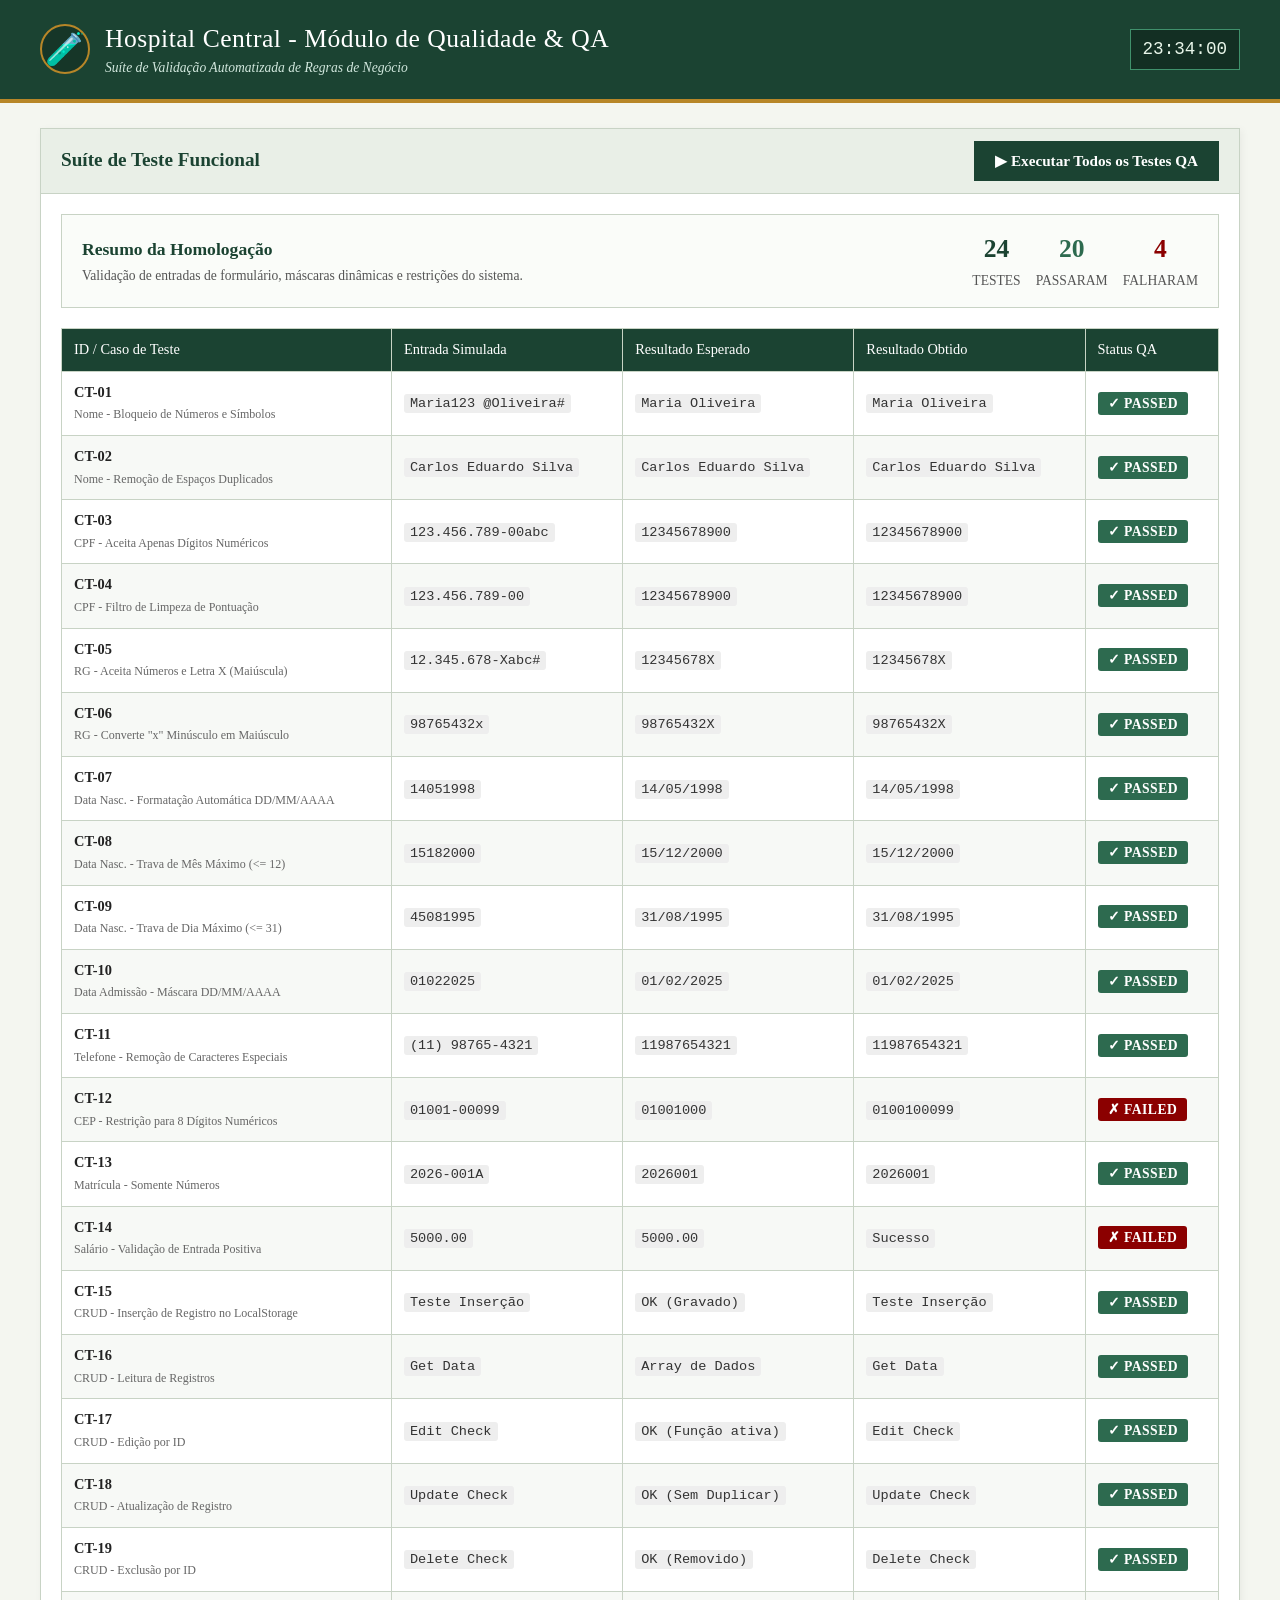
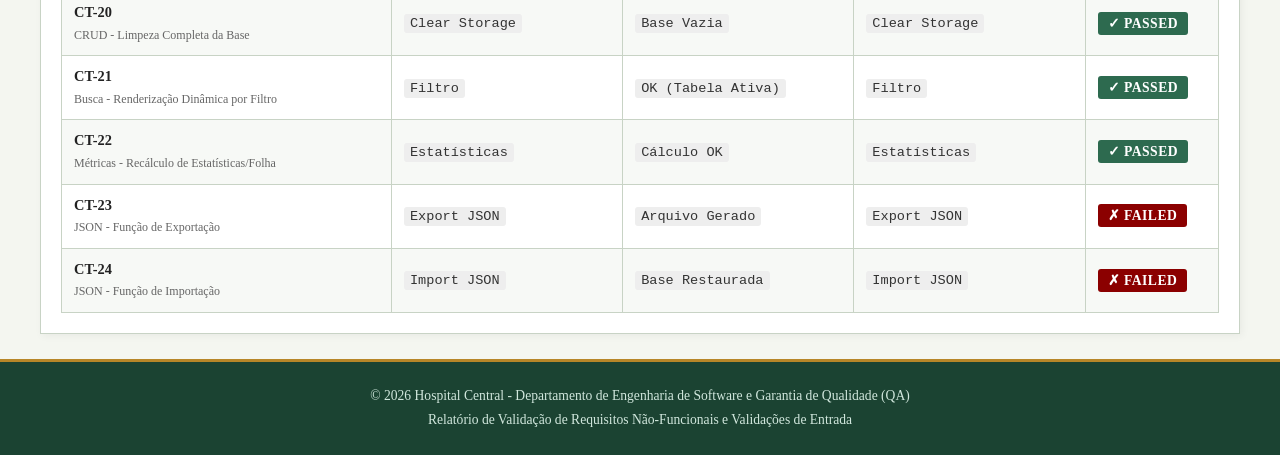
==== dashboard.html @ 6668e765 "Add files via upload" ====
<!DOCTYPE html>
<html lang="pt-BR">
<head>
    <meta charset="UTF-8">
    <meta name="viewport" content="width=device-width, initial-scale=1.0">
    <title>Hospital Central - Painel de Testes QA (Quality Assurance)</title>
    <link rel="stylesheet" href="style.css">
    <style>
        /* ESTILOS ESPECÍFICOS DO PAINEL DE QA */
        .qa-status-card {
            display: flex;
            justify-content: space-between;
            align-items: center;
            padding: 15px 20px;
            background: #fafcf9;
            border: 1px solid var(--borda-cor);
            margin-bottom: 20px;
        }

        .badge-qa {
            padding: 4px 10px;
            border-radius: 3px;
            font-weight: bold;
            font-size: 0.85rem;
            letter-spacing: 0.5px;
        }

        .badge-pass {
            background-color: #2d6a4f;
            color: #ffffff;
        }

        .badge-fail {
            background-color: #8b0000;
            color: #ffffff;
        }

        .tabela-qa td {
            vertical-align: middle;
        }

        .log-code {
            font-family: monospace;
            background-color: #eee;
            padding: 2px 6px;
            border-radius: 3px;
            font-size: 0.85rem;
            color: #333;
        }
    </style>
</head>
<body>

    <!-- HEADER SEMÂNTICO -->
    <header class="header-principal">
        <div class="container header-content">
            <div class="logo-area">
                <div class="brasao">🧪</div>
                <div>
                    <h1>Hospital Central - Módulo de Qualidade & QA</h1>
                    <p class="subtitulo">Suíte de Validação Automatizada de Regras de Negócio</p>
                </div>
            </div>
            <div class="relogio-sistema" id="relogio">--:--:--</div>
        </div>
    </header>

    <!-- BANNER & CONTROLES DE EXECUÇÃO DE TESTE -->
    <div class="container" style="margin-top: 25px;">
        <div class="painel">
            <div class="painel-header" style="display: flex; justify-content: space-between; align-items: center;">
                <h2>Suíte de Teste Funcional</h2>
                <button class="btn btn-primary" onclick="executarBateriaDeTestes()">▶ Executar Todos os Testes QA</button>
            </div>
            <div class="painel-body">
                <div class="qa-status-card">
                    <div>
                        <strong style="color: var(--verde-escuro); font-size: 1.1rem;">Resumo da Homologação</strong>
                        <p style="font-size: 0.85rem; color: #555; margin-top: 4px;">Validação de entradas de formulário, máscaras dinâmicas e restrições do sistema.</p>
                    </div>
                    <div style="display: flex; gap: 15px; text-align: center;">
                        <div>
                            <span class="stat-numero" id="qaTotal">0</span>
                            <span class="stat-rotulo">Testes</span>
                        </div>
                        <div>
                            <span class="stat-numero" style="color: #2d6a4f;" id="qaPassados">0</span>
                            <span class="stat-rotulo">Passaram</span>
                        </div>
                        <div>
                            <span class="stat-numero" style="color: #8b0000;" id="qaFalhados">0</span>
                            <span class="stat-rotulo">Falharam</span>
                        </div>
                    </div>
                </div>

                <!-- ELEMENTOS OCULTOS PARA TESTE DOM -->
                <div style="display: none;">
                    <input type="text" id="nomeCompleto">
                    <input type="text" id="cpf">
                    <input type="text" id="rg">
                    <input type="text" id="dataNascimento">
                    <input type="text" id="dataAdmissao">
                    <input type="text" id="telefone">
                    <input type="text" id="cep">
                    <input type="text" id="matricula">
                    <input type="text" id="carteirinha">
                </div>

                <!-- TABELA DE RESULTADOS DO TESTE -->
                <div class="tabela-wrapper">
                    <table class="tabela-classica tabela-qa">
                        <thead>
                            <tr>
                                <th>ID / Caso de Teste</th>
                                <th>Entrada Simulada</th>
                                <th>Resultado Esperado</th>
                                <th>Resultado Obtido</th>
                                <th>Status QA</th>
                            </tr>
                        </thead>
                        <tbody id="tabelaResultadosQA">
                            <!-- Preenchido via Javascript -->
                        </tbody>
                    </table>
                </div>
            </div>
        </div>
    </div>

    <!-- FOOTER SEMÂNTICO -->
    <footer class="footer-principal">
        <div class="container footer-content">
            <p>&copy; 2026 Hospital Central - Departamento de Engenharia de Software e Garantia de Qualidade (QA)</p>
            <p>Relatório de Validação de Requisitos Não-Funcionais e Validações de Entrada</p>
        </div>
    </footer>

    <!-- CARREGA O SCRIPT DO SISTEMA E O MOTOR DE TESTES QA -->
    <script src="script.js"></script>
    <script src="scriptqa.js"></script>
</body>
</html>
---- style.css ----
/* RESET E VARIÁVEIS DE CORES (SEM QUALQUER TOM DE AZUL) */
:root {
    --verde-escuro: #1b4332;
    --verde-medio: #2d6a4f;
    --verde-folha: #40916c;
    --creme-bg: #f4f6f0;
    --papel-bg: #ffffff;
    --texto-principal: #222222;
    --borda-cor: #c8d3c5;
    --dourado: #b78628;
    --vermelho-alerta: #8b0000;
}

* {
    box-sizing: border-box;
    margin: 0;
    padding: 0;
}

body {
    font-family: "Georgia", "Times New Roman", serif;
    background-color: var(--creme-bg);
    color: var(--texto-principal);
    line-height: 1.5;
}

/* LAYOUT CONTAINER */
.container {
    width: 96%;
    max-width: 1200px;
    margin: 0 auto;
}

/* HEADER CLÁSSICO */
.header-principal {
    background-color: var(--verde-escuro);
    color: #ffffff;
    border-bottom: 4px solid var(--dourado);
    padding: 20px 0;
}

.header-content {
    display: flex;
    justify-content: space-between;
    align-items: center;
}

.logo-area {
    display: flex;
    align-items: center;
    gap: 15px;
}

.brasao {
    font-size: 2rem;
    color: var(--dourado);
    border: 2px solid var(--dourado);
    width: 50px;
    height: 50px;
    display: flex;
    align-items: center;
    justify-content: center;
    border-radius: 50%;
    background-color: rgba(0,0,0,0.2);
}

.header-principal h1 {
    font-size: 1.6rem;
    font-weight: normal;
    letter-spacing: 0.5px;
}

.subtitulo {
    font-size: 0.85rem;
    color: #d1e7dd;
    font-style: italic;
}

.relogio-sistema {
    font-family: monospace;
    font-size: 1.1rem;
    background-color: rgba(0,0,0,0.3);
    padding: 6px 12px;
    border: 1px solid var(--verde-folha);
    color: #e8f5e9;
}

/* MAIN CONTENT */
.main-content {
    padding: 30px 0;
}

/* PAINÉIS / ESTRUTURA */
.painel {
    background-color: var(--papel-bg);
    border: 1px solid var(--borda-cor);
    box-shadow: 2px 2px 8px rgba(0,0,0,0.05);
    margin-bottom: 25px;
}

.painel-header {
    background-color: #e9efe7;
    border-bottom: 1px solid var(--borda-cor);
    padding: 12px 20px;
}

.painel-header h2 {
    font-size: 1.2rem;
    color: var(--verde-escuro);
    font-weight: bold;
}

.painel-body {
    padding: 20px;
}

/* FIELDSETS E FORMULÁRIO */
fieldset {
    border: 1px solid var(--borda-cor);
    padding: 15px 20px;
    margin-bottom: 20px;
    background-color: #fafcf9;
}

legend {
    font-weight: bold;
    color: var(--verde-escuro);
    padding: 0 8px;
    font-size: 0.95rem;
}

.grid {
    display: grid;
    gap: 15px;
}

.grid-3 { grid-template-columns: repeat(3, 1fr); }
.span-2 { grid-column: span 2; }

@media (max-width: 768px) {
    .grid-3 { grid-template-columns: 1fr; }
    .span-2 { grid-column: span 1; }
    .header-content { flex-direction: column; text-align: center; gap: 15px; }
}

.campo {
    display: flex;
    flex-direction: column;
}

.campo label {
    font-size: 0.85rem;
    font-weight: bold;
    margin-bottom: 5px;
    color: #333;
}

.campo input, .campo select {
    padding: 8px 10px;
    border: 1px solid #a3b899;
    font-family: inherit;
    font-size: 0.95rem;
    background-color: #fff;
    outline: none;
}

.campo input:focus, .campo select:focus {
    border-color: var(--verde-escuro);
    box-shadow: 0 0 4px rgba(27, 67, 50, 0.3);
}

.checkbox-group {
    display: grid;
    grid-template-columns: repeat(auto-fit, minmax(200px, 1fr));
    gap: 10px;
    margin-top: 5px;
}

.checkbox-group label {
    font-size: 0.9rem;
    cursor: pointer;
    display: flex;
    align-items: center;
    gap: 6px;
}

/* BOTÕES CLÁSSICOS */
.form-actions {
    display: flex;
    gap: 15px;
    justify-content: flex-end;
    margin-top: 10px;
}

.btn {
    padding: 10px 20px;
    font-family: inherit;
    font-size: 0.95rem;
    cursor: pointer;
    border: 1px solid transparent;
    font-weight: bold;
    transition: all 0.2s;
}

.btn-primary {
    background-color: var(--verde-escuro);
    color: white;
    border-color: var(--verde-escuro);
}

.btn-primary:hover {
    background-color: var(--verde-medio);
}

.btn-secondary {
    background-color: #e0e0e0;
    color: #333;
    border-color: #ccc;
}

.btn-secondary:hover {
    background-color: #d0d0d0;
}

.btn-danger {
    background-color: var(--vermelho-alerta);
    color: white;
}

.btn-danger:hover {
    background-color: #660000;
}

.btn-sm {
    padding: 4px 8px;
    font-size: 0.8rem;
    margin-right: 4px;
}

/* ESTATÍSTICAS & JSON TOOLS */
.stats-bar {
    display: flex;
    justify-content: space-around;
    background-color: #edf2eb;
    padding: 15px;
    border: 1px solid var(--borda-cor);
    margin-bottom: 20px;
}

.stat-box {
    text-align: center;
}

.stat-numero {
    display: block;
    font-size: 1.6rem;
    font-weight: bold;
    color: var(--verde-escuro);
}

.stat-rotulo {
    font-size: 0.85rem;
    color: #555;
    text-transform: uppercase;
}

.json-tools {
    display: flex;
    justify-content: space-between;
    align-items: center;
    background-color: #fcfbf7;
    padding: 12px 15px;
    border: 1px dashed var(--dourado);
}

.json-buttons {
    display: flex;
    gap: 10px;
}

/* TABELA CLÁSSICA */
.tabela-filtros {
    display: flex;
    justify-content: space-between;
    margin-bottom: 15px;
    gap: 15px;
}

.tabela-filtros input {
    flex: 1;
    padding: 8px 12px;
    border: 1px solid var(--borda-cor);
    font-family: inherit;
}

.tabela-wrapper {
    overflow-x: auto;
}

.tabela-classica {
    width: 100%;
    border-collapse: collapse;
    text-align: left;
    font-size: 0.9rem;
}

.tabela-classica th, .tabela-classica td {
    padding: 10px 12px;
    border: 1px solid var(--borda-cor);
}

.tabela-classica th {
    background-color: var(--verde-escuro);
    color: white;
    font-weight: normal;
}

.tabela-classica tbody tr:nth-child(even) {
    background-color: #f7f9f6;
}

.tabela-classica tbody tr:hover {
    background-color: #eaf0e8;
}

/* FOOTER CLÁSSICO */
.footer-principal {
    background-color: var(--verde-escuro);
    color: #d1e7dd;
    text-align: center;
    padding: 20px 0;
    border-top: 3px solid var(--dourado);
    font-size: 0.85rem;
}

.footer-content p {
    margin: 4px 0;
}
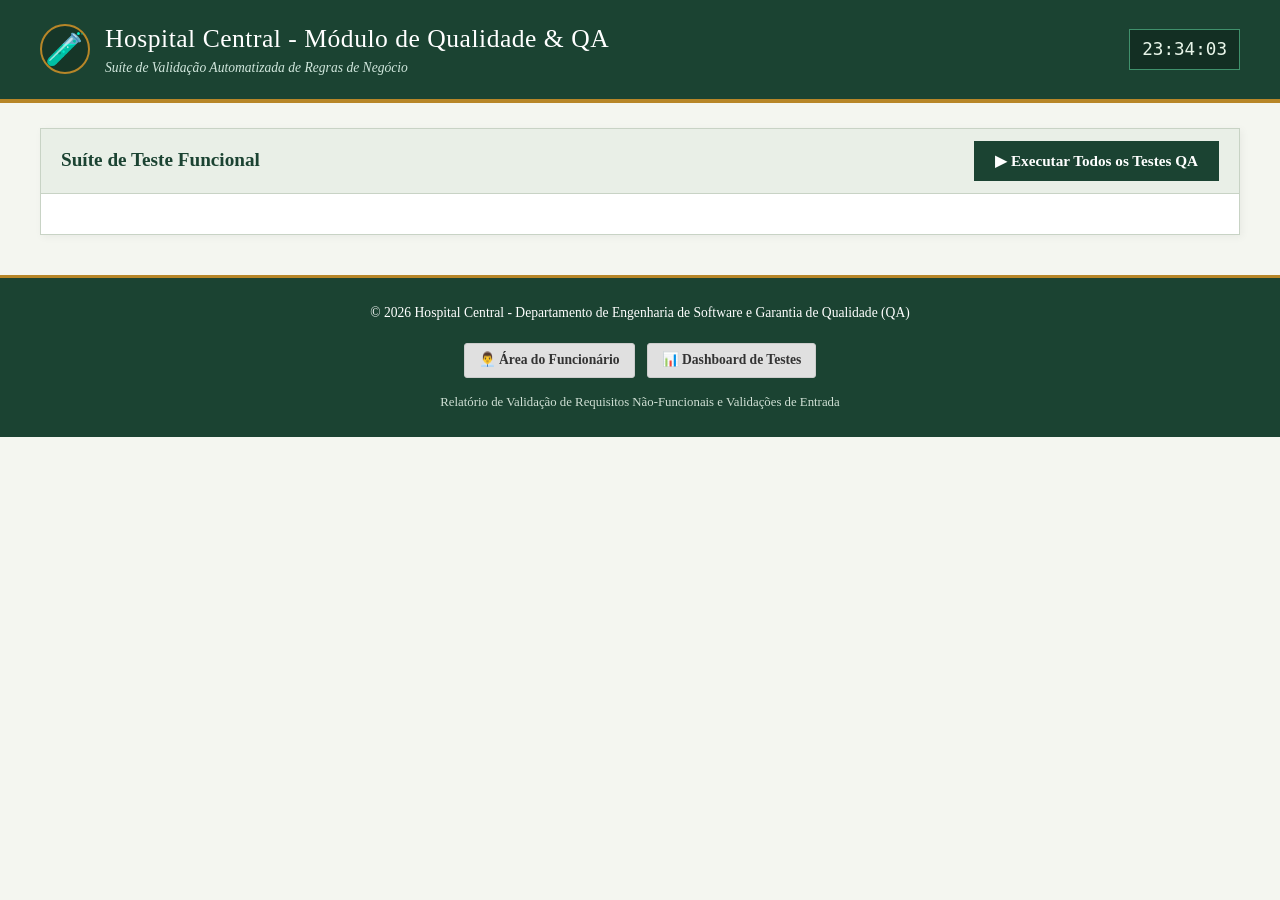
==== commit 08685dfb: "Add files via upload" ====
--- a/dashboard.html
+++ b/dashboard.html
@@ -73,25 +73,50 @@
                 <button class="btn btn-primary" onclick="executarBateriaDeTestes()">▶ Executar Todos os Testes QA</button>
             </div>
             <div class="painel-body">
-                <div class="qa-status-card">
-                    <div>
-                        <strong style="color: var(--verde-escuro); font-size: 1.1rem;">Resumo da Homologação</strong>
-                        <p style="font-size: 0.85rem; color: #555; margin-top: 4px;">Validação de entradas de formulário, máscaras dinâmicas e restrições do sistema.</p>
-                    </div>
-                    <div style="display: flex; gap: 15px; text-align: center;">
+                
+                <!-- ÁREA DE TESTES (ESCONDIDA POR PADRÃO VIA DISPLAY: NONE) -->
+                <div id="conteudoQA" style="display: none;">
+                    
+                    <!-- RESUMO DA HOMOLOGAÇÃO -->
+                    <div class="qa-status-card">
                         <div>
-                            <span class="stat-numero" id="qaTotal">0</span>
-                            <span class="stat-rotulo">Testes</span>
+                            <strong style="color: var(--verde-escuro); font-size: 1.1rem;">Resumo da Homologação</strong>
+                            <p style="font-size: 0.85rem; color: #555; margin-top: 4px;">Validação de entradas de formulário, máscaras dinâmicas e restrições do sistema.</p>
                         </div>
-                        <div>
-                            <span class="stat-numero" style="color: #2d6a4f;" id="qaPassados">0</span>
-                            <span class="stat-rotulo">Passaram</span>
-                        </div>
-                        <div>
-                            <span class="stat-numero" style="color: #8b0000;" id="qaFalhados">0</span>
-                            <span class="stat-rotulo">Falharam</span>
+                        <div style="display: flex; gap: 15px; text-align: center;">
+                            <div>
+                                <span class="stat-numero" id="qaTotal">0</span>
+                                <span class="stat-rotulo">Testes</span>
+                            </div>
+                            <div>
+                                <span class="stat-numero" style="color: #2d6a4f;" id="qaPassados">0</span>
+                                <span class="stat-rotulo">Passaram</span>
+                            </div>
+                            <div>
+                                <span class="stat-numero" style="color: #8b0000;" id="qaFalhados">0</span>
+                                <span class="stat-rotulo">Falharam</span>
+                            </div>
                         </div>
                     </div>
+
+                    <!-- TABELA DE RESULTADOS DO TESTE -->
+                    <div class="tabela-wrapper">
+                        <table class="tabela-classica tabela-qa">
+                            <thead>
+                                <tr>
+                                    <th>ID / Caso de Teste</th>
+                                    <th>Entrada Simulada</th>
+                                    <th>Resultado Esperado</th>
+                                    <th>Resultado Obtido</th>
+                                    <th>Status QA</th>
+                                </tr>
+                            </thead>
+                            <tbody id="tabelaResultadosQA">
+                                <!-- Preenchido via Javascript -->
+                            </tbody>
+                        </table>
+                    </div>
+
                 </div>
 
                 <!-- ELEMENTOS OCULTOS PARA TESTE DOM -->
@@ -102,37 +127,32 @@
                     <input type="text" id="dataNascimento">
                     <input type="text" id="dataAdmissao">
                     <input type="text" id="telefone">
-                    <input type="text" id="cep">
+                    <input type="text" id="cep" maxlength="8">
                     <input type="text" id="matricula">
                     <input type="text" id="carteirinha">
-                </div>
-
-                <!-- TABELA DE RESULTADOS DO TESTE -->
-                <div class="tabela-wrapper">
-                    <table class="tabela-classica tabela-qa">
-                        <thead>
-                            <tr>
-                                <th>ID / Caso de Teste</th>
-                                <th>Entrada Simulada</th>
-                                <th>Resultado Esperado</th>
-                                <th>Resultado Obtido</th>
-                                <th>Status QA</th>
-                            </tr>
-                        </thead>
-                        <tbody id="tabelaResultadosQA">
-                            <!-- Preenchido via Javascript -->
-                        </tbody>
-                    </table>
+                    <input type="number" id="salario" step="0.01" min="0">
                 </div>
             </div>
         </div>
     </div>
 
-    <!-- FOOTER SEMÂNTICO -->
-    <footer class="footer-principal">
-        <div class="container footer-content">
-            <p>&copy; 2026 Hospital Central - Departamento de Engenharia de Software e Garantia de Qualidade (QA)</p>
-            <p>Relatório de Validação de Requisitos Não-Funcionais e Validações de Entrada</p>
+    <!-- FOOTER SEMÂNTICO COM OS BOTÕES PADRONIZADOS -->
+    <footer class="footer-principal" style="padding: 25px 0; background-color: var(--verde-escuro); color: #ffffff; margin-top: 40px;">
+        <div class="container footer-content" style="display: flex; flex-direction: column; align-items: center; gap: 15px; text-align: center;">
+            
+            <p style="margin: 0;">&copy; 2026 Hospital Central - Departamento de Engenharia de Software e Garantia de Qualidade (QA)</p>
+            
+            <!-- APENAS OS DOIS BOTÕES DE SISTEMA -->
+            <div style="display: flex; gap: 12px; flex-wrap: wrap; justify-content: center; margin-top: 5px;">
+                <a href="funcionario.html" class="btn btn-secondary" style="font-size: 0.85rem; padding: 6px 14px; text-decoration: none; border-radius: 3px; display: inline-flex; align-items: center; gap: 5px;">
+                    👨‍💼 Área do Funcionário
+                </a>
+                <a href="dashboard.html" class="btn btn-secondary" style="font-size: 0.85rem; padding: 6px 14px; text-decoration: none; border-radius: 3px; display: inline-flex; align-items: center; gap: 5px;">
+                    📊 Dashboard de Testes
+                </a>
+            </div>
+
+            <p style="font-size: 0.8rem; color: #d0e0d5; margin: 0;">Relatório de Validação de Requisitos Não-Funcionais e Validações de Entrada</p>
         </div>
     </footer>
 
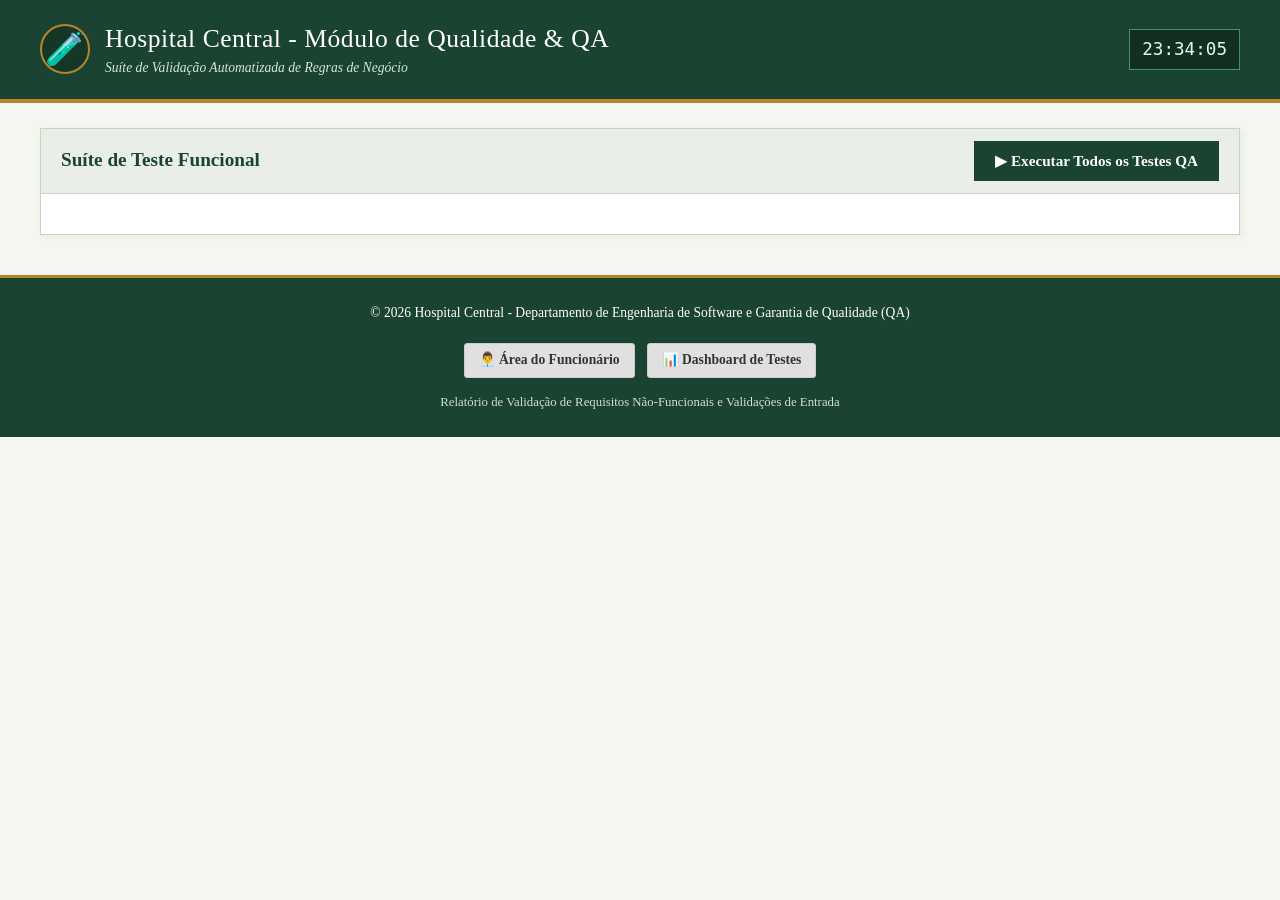
==== commit 40452dcf: "Add files via upload" ====
--- a/dashboard.html
+++ b/dashboard.html
@@ -46,6 +46,26 @@
             border-radius: 3px;
             font-size: 0.85rem;
             color: #333;
+        }
+
+        .tag-tipo {
+            font-weight: bold;
+            font-size: 0.8rem;
+            padding: 2px 6px;
+            border-radius: 3px;
+            display: inline-block;
+        }
+
+        .tag-requisito {
+            color: #2d6a4f;
+            background-color: #e8f5e9;
+            border: 1px solid #c8e6c9;
+        }
+
+        .tag-bloqueio {
+            color: #b71c1c;
+            background-color: #ffebee;
+            border: 1px solid #ffcdd2;
         }
     </style>
 </head>
@@ -105,6 +125,7 @@
                             <thead>
                                 <tr>
                                     <th>ID / Caso de Teste</th>
+                                    <th>Categoria</th>
                                     <th>Entrada Simulada</th>
                                     <th>Resultado Esperado</th>
                                     <th>Resultado Obtido</th>
@@ -130,7 +151,7 @@
                     <input type="text" id="cep" maxlength="8">
                     <input type="text" id="matricula">
                     <input type="text" id="carteirinha">
-                    <input type="number" id="salario" step="0.01" min="0">
+                    <input type="number" id="salario">
                 </div>
             </div>
         </div>
@@ -142,7 +163,6 @@
             
             <p style="margin: 0;">&copy; 2026 Hospital Central - Departamento de Engenharia de Software e Garantia de Qualidade (QA)</p>
             
-            <!-- APENAS OS DOIS BOTÕES DE SISTEMA -->
             <div style="display: flex; gap: 12px; flex-wrap: wrap; justify-content: center; margin-top: 5px;">
                 <a href="funcionario.html" class="btn btn-secondary" style="font-size: 0.85rem; padding: 6px 14px; text-decoration: none; border-radius: 3px; display: inline-flex; align-items: center; gap: 5px;">
                     👨‍💼 Área do Funcionário
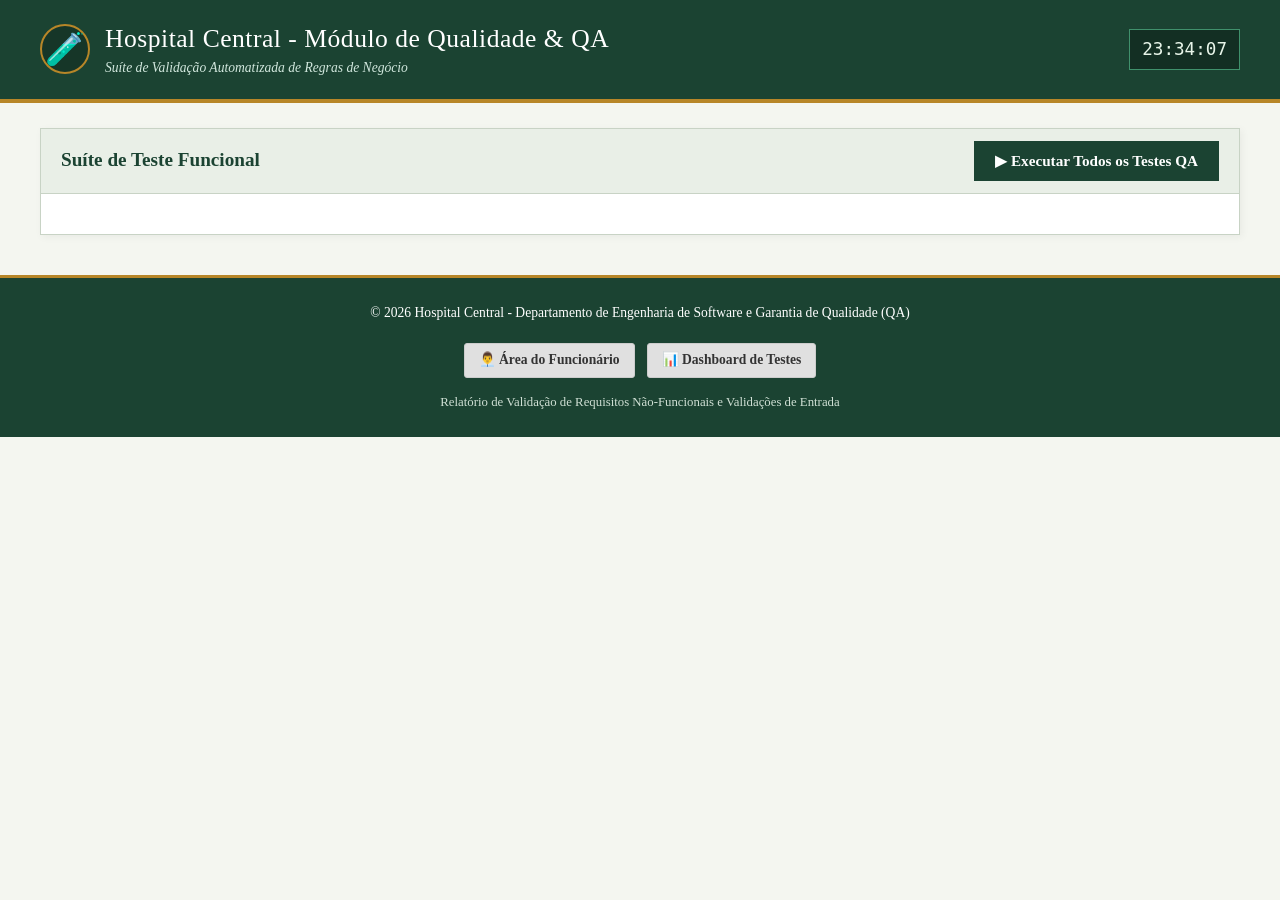
==== commit 9429e4fe: "Update dashboard.html" ====
--- a/dashboard.html
+++ b/dashboard.html
@@ -3,6 +3,7 @@
 <head>
     <meta charset="UTF-8">
     <meta name="viewport" content="width=device-width, initial-scale=1.0">
+    <meta name="author" content="Gabriel Jacinto e Guilherme Otávio">
     <title>Hospital Central - Painel de Testes QA (Quality Assurance)</title>
     <link rel="stylesheet" href="style.css">
     <style>
@@ -180,4 +181,4 @@
     <script src="script.js"></script>
     <script src="scriptqa.js"></script>
 </body>
-</html>+</html>
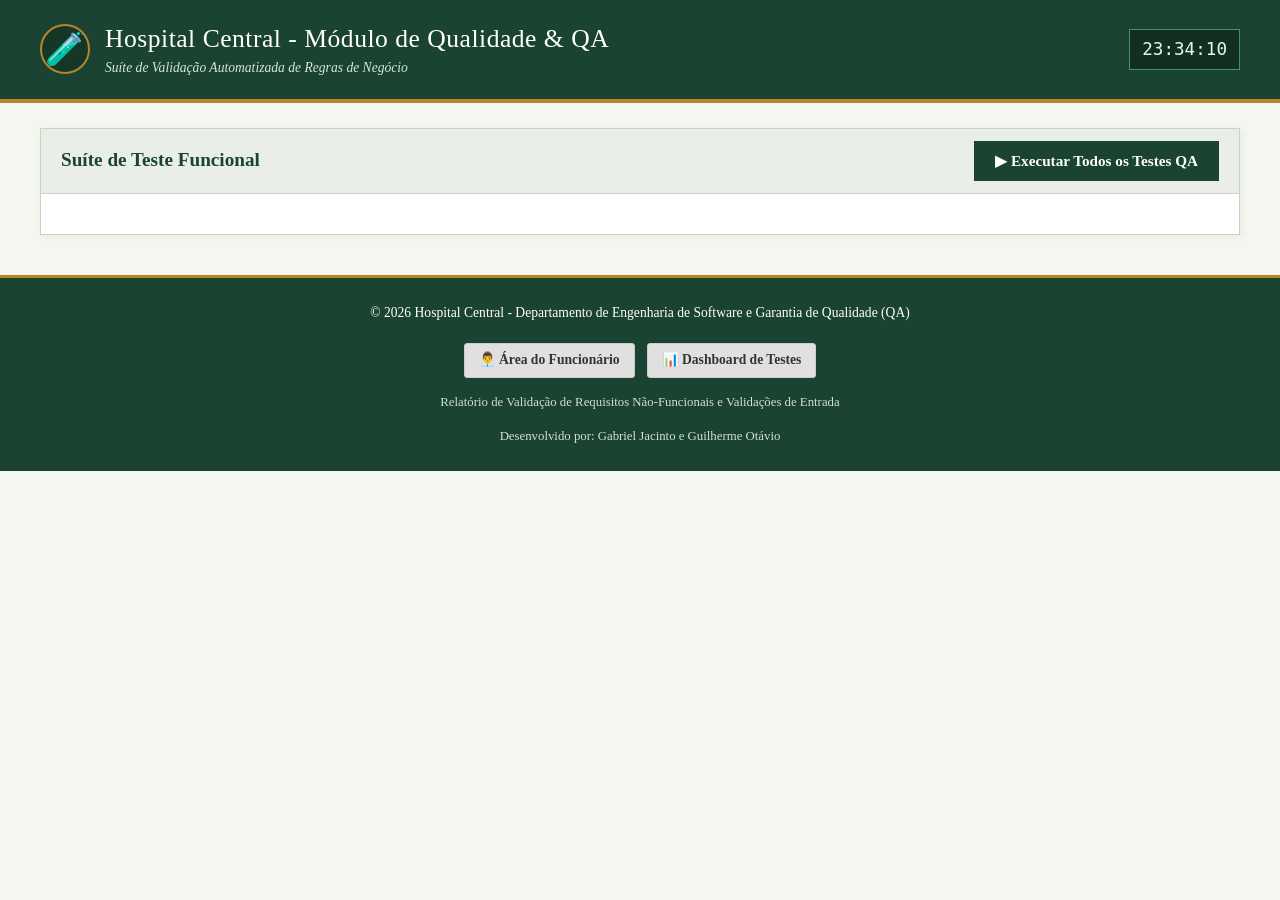
==== commit 1bd58c0a: "Update dashboard.html" ====
--- a/dashboard.html
+++ b/dashboard.html
@@ -174,6 +174,7 @@
             </div>
 
             <p style="font-size: 0.8rem; color: #d0e0d5; margin: 0;">Relatório de Validação de Requisitos Não-Funcionais e Validações de Entrada</p>
+            <p style="font-size: 0.8rem; color: #d0e0d5; margin: 0;">Desenvolvido por: Gabriel Jacinto e Guilherme Otávio</p>
         </div>
     </footer>
 
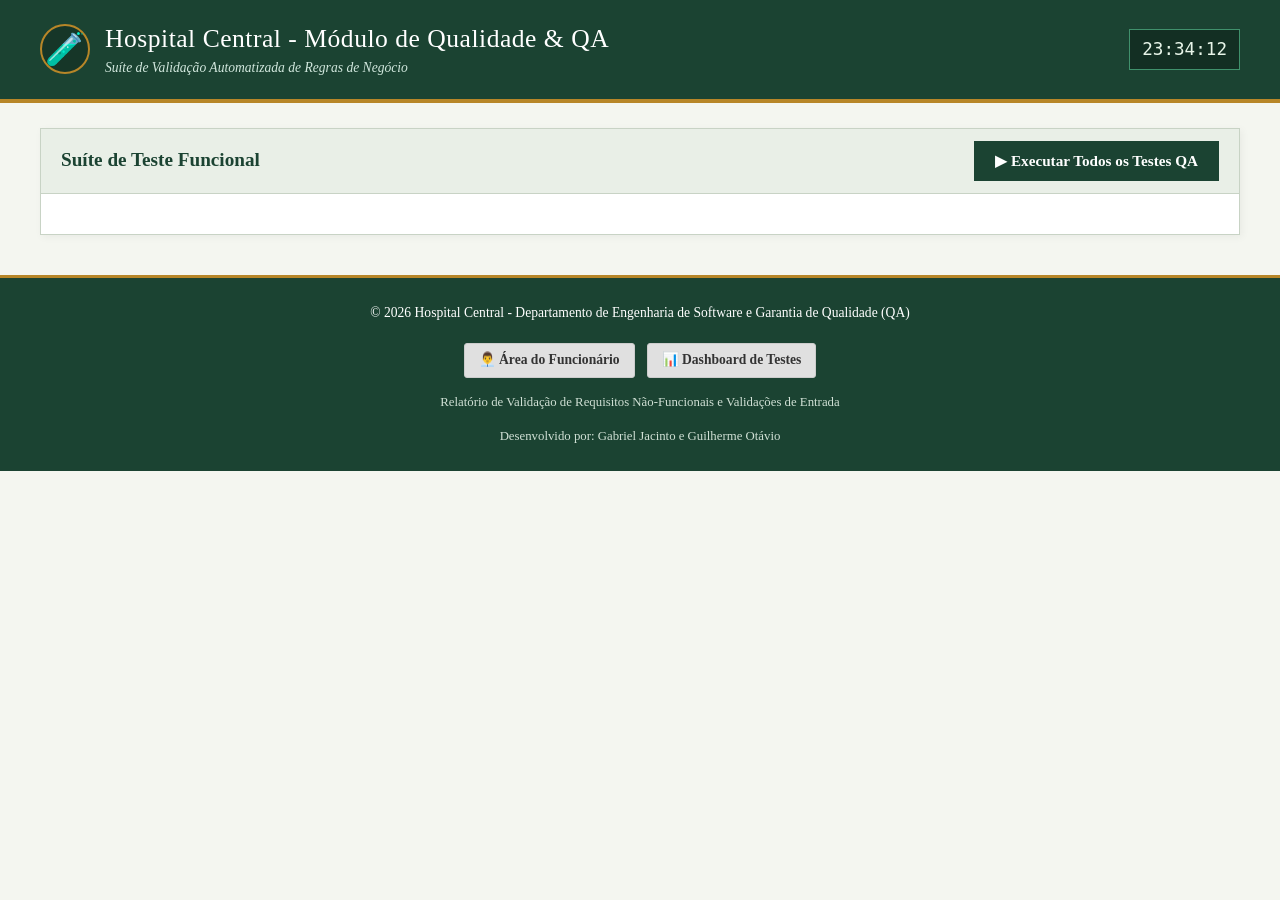
==== commit 03b13f61: "Update dashboard.html" ====
--- a/dashboard.html
+++ b/dashboard.html
@@ -6,69 +6,6 @@
     <meta name="author" content="Gabriel Jacinto e Guilherme Otávio">
     <title>Hospital Central - Painel de Testes QA (Quality Assurance)</title>
     <link rel="stylesheet" href="style.css">
-    <style>
-        /* ESTILOS ESPECÍFICOS DO PAINEL DE QA */
-        .qa-status-card {
-            display: flex;
-            justify-content: space-between;
-            align-items: center;
-            padding: 15px 20px;
-            background: #fafcf9;
-            border: 1px solid var(--borda-cor);
-            margin-bottom: 20px;
-        }
-
-        .badge-qa {
-            padding: 4px 10px;
-            border-radius: 3px;
-            font-weight: bold;
-            font-size: 0.85rem;
-            letter-spacing: 0.5px;
-        }
-
-        .badge-pass {
-            background-color: #2d6a4f;
-            color: #ffffff;
-        }
-
-        .badge-fail {
-            background-color: #8b0000;
-            color: #ffffff;
-        }
-
-        .tabela-qa td {
-            vertical-align: middle;
-        }
-
-        .log-code {
-            font-family: monospace;
-            background-color: #eee;
-            padding: 2px 6px;
-            border-radius: 3px;
-            font-size: 0.85rem;
-            color: #333;
-        }
-
-        .tag-tipo {
-            font-weight: bold;
-            font-size: 0.8rem;
-            padding: 2px 6px;
-            border-radius: 3px;
-            display: inline-block;
-        }
-
-        .tag-requisito {
-            color: #2d6a4f;
-            background-color: #e8f5e9;
-            border: 1px solid #c8e6c9;
-        }
-
-        .tag-bloqueio {
-            color: #b71c1c;
-            background-color: #ffebee;
-            border: 1px solid #ffcdd2;
-        }
-    </style>
 </head>
 <body>
 
--- a/style.css
+++ b/style.css
@@ -332,7 +332,67 @@
     border-top: 3px solid var(--dourado);
     font-size: 0.85rem;
 }
+ .qa-status-card {
+            display: flex;
+            justify-content: space-between;
+            align-items: center;
+            padding: 15px 20px;
+            background: #fafcf9;
+            border: 1px solid var(--borda-cor);
+            margin-bottom: 20px;
+        }
+
+        .badge-qa {
+            padding: 4px 10px;
+            border-radius: 3px;
+            font-weight: bold;
+            font-size: 0.85rem;
+            letter-spacing: 0.5px;
+        }
+
+        .badge-pass {
+            background-color: #2d6a4f;
+            color: #ffffff;
+        }
+
+        .badge-fail {
+            background-color: #8b0000;
+            color: #ffffff;
+        }
+
+        .tabela-qa td {
+            vertical-align: middle;
+        }
+
+        .log-code {
+            font-family: monospace;
+            background-color: #eee;
+            padding: 2px 6px;
+            border-radius: 3px;
+            font-size: 0.85rem;
+            color: #333;
+        }
+
+        .tag-tipo {
+            font-weight: bold;
+            font-size: 0.8rem;
+            padding: 2px 6px;
+            border-radius: 3px;
+            display: inline-block;
+        }
+
+        .tag-requisito {
+            color: #2d6a4f;
+            background-color: #e8f5e9;
+            border: 1px solid #c8e6c9;
+        }
+
+        .tag-bloqueio {
+            color: #b71c1c;
+            background-color: #ffebee;
+            border: 1px solid #ffcdd2;
+        }
 
 .footer-content p {
     margin: 4px 0;
-}+}
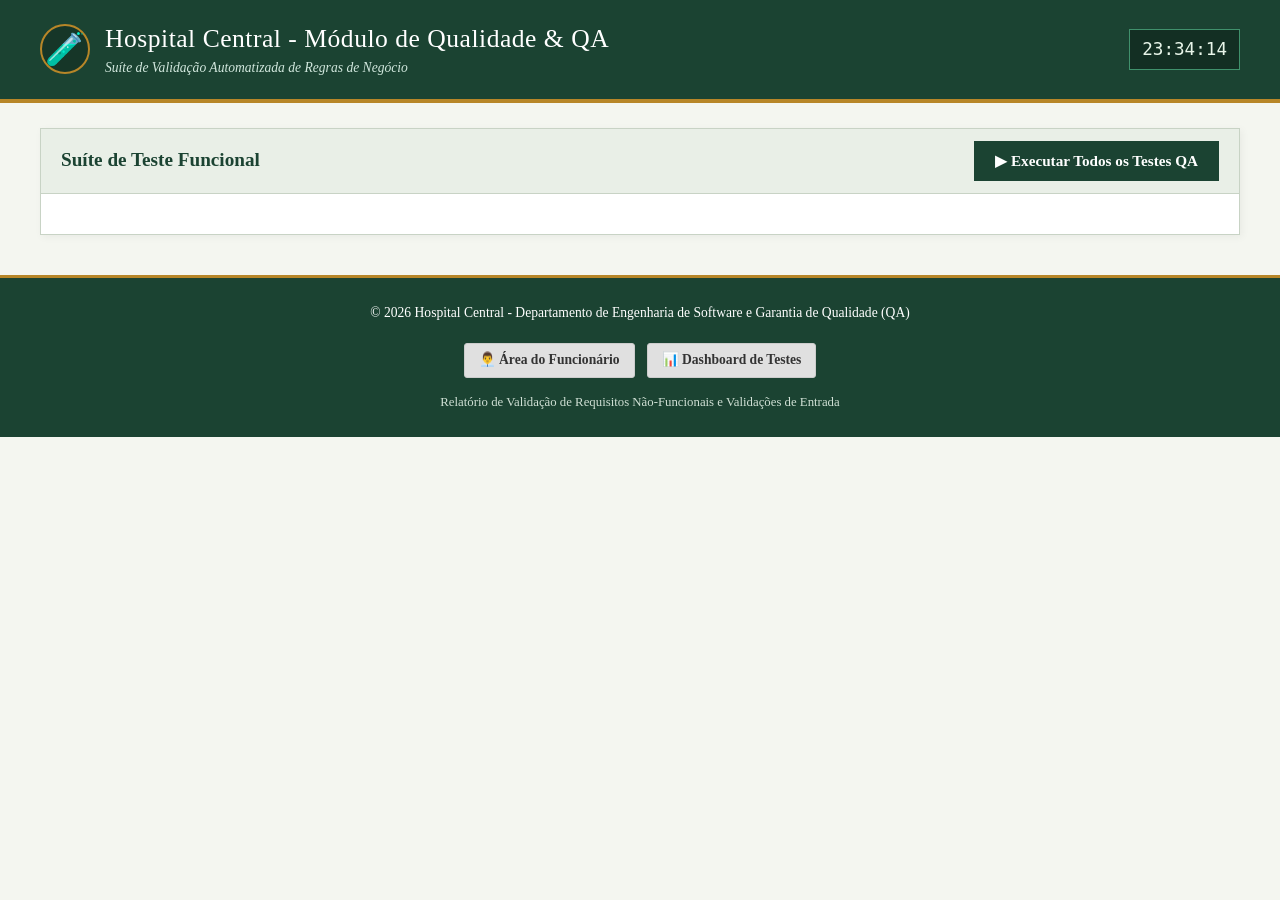
==== commit b5f76949: "Update dashboard.html" ====
--- a/dashboard.html
+++ b/dashboard.html
@@ -3,9 +3,118 @@
 <head>
     <meta charset="UTF-8">
     <meta name="viewport" content="width=device-width, initial-scale=1.0">
-    <meta name="author" content="Gabriel Jacinto e Guilherme Otávio">
     <title>Hospital Central - Painel de Testes QA (Quality Assurance)</title>
     <link rel="stylesheet" href="style.css">
+    <style>
+        /* ESTILOS ESPECÍFICOS DO PAINEL DE QA */
+        .qa-status-card {
+            display: flex;
+            justify-content: space-between;
+            align-items: center;
+            padding: 15px 20px;
+            background: #fafcf9;
+            border: 1px solid var(--borda-cor);
+            margin-bottom: 20px;
+            gap: 20px;
+        }
+
+        .badge-qa {
+            padding: 4px 10px;
+            border-radius: 3px;
+            font-weight: bold;
+            font-size: 0.85rem;
+            letter-spacing: 0.5px;
+        }
+
+        .badge-pass {
+            background-color: #2d6a4f;
+            color: #ffffff;
+        }
+
+        .badge-fail {
+            background-color: #8b0000;
+            color: #ffffff;
+        }
+
+        .tabela-qa td {
+            vertical-align: middle;
+        }
+
+        .log-code {
+            font-family: monospace;
+            background-color: #eee;
+            padding: 2px 6px;
+            border-radius: 3px;
+            font-size: 0.85rem;
+            color: #333;
+        }
+
+        .tag-tipo {
+            font-weight: bold;
+            font-size: 0.8rem;
+            padding: 2px 6px;
+            border-radius: 3px;
+            display: inline-block;
+        }
+
+        .tag-requisito {
+            color: #2d6a4f;
+            background-color: #e8f5e9;
+            border: 1px solid #c8e6c9;
+        }
+
+        .tag-bloqueio {
+            color: #b71c1c;
+            background-color: #ffebee;
+            border: 1px solid #ffcdd2;
+        }
+
+        /* BÔNUS: GRÁFICO EM BARRAS CSS */
+        .chart-container {
+            width: 100%;
+            max-width: 280px;
+        }
+
+        .chart-bar-bg {
+            height: 18px;
+            width: 100%;
+            background-color: #8b0000;
+            border-radius: 9px;
+            overflow: hidden;
+            display: flex;
+        }
+
+        .chart-bar-fill {
+            height: 100%;
+            background-color: #2d6a4f;
+            width: 0%;
+            transition: width 0.4s ease;
+        }
+
+        /* BÔNUS: MODAL DE EVIDÊNCIA */
+        .modal-evidencia {
+            display: none;
+            position: fixed;
+            z-index: 1000;
+            left: 0;
+            top: 0;
+            width: 100%;
+            height: 100%;
+            background-color: rgba(0,0,0,0.6);
+            align-items: center;
+            justify-content: center;
+        }
+
+        .modal-content {
+            background-color: #fff;
+            padding: 20px;
+            border-radius: 6px;
+            max-width: 500px;
+            width: 90%;
+            text-align: center;
+            border: 1px solid var(--borda-cor);
+        }
+    </style>
 </head>
 <body>
 
@@ -35,12 +144,27 @@
                 <!-- ÁREA DE TESTES (ESCONDIDA POR PADRÃO VIA DISPLAY: NONE) -->
                 <div id="conteudoQA" style="display: none;">
                     
-                    <!-- RESUMO DA HOMOLOGAÇÃO -->
+                    <!-- BÔNUS: REGISTRO DO NAVEGADOR EXECUTADO -->
+                    <div style="background: #eef2f5; padding: 8px 15px; border: 1px solid #cbd5e1; font-size: 0.85rem; margin-bottom: 15px; color: #334155;">
+                        🌐 <strong>Ambiente de Execução:</strong> <span id="infoNavegador">Identificando...</span>
+                    </div>
+
+                    <!-- RESUMO DA HOMOLOGAÇÃO & BÔNUS: GRÁFICO CSS -->
                     <div class="qa-status-card">
                         <div>
                             <strong style="color: var(--verde-escuro); font-size: 1.1rem;">Resumo da Homologação</strong>
                             <p style="font-size: 0.85rem; color: #555; margin-top: 4px;">Validação de entradas de formulário, máscaras dinâmicas e restrições do sistema.</p>
                         </div>
+
+                        <!-- GRÁFICO CSS BÔNUS -->
+                        <div class="chart-container">
+                            <span style="font-size: 0.75rem; font-weight: bold; color: #555; display: block; margin-bottom: 4px;">Proporção PASS × FAIL</span>
+                            <div class="chart-bar-bg">
+                                <div class="chart-bar-fill" id="chartPassFill"></div>
+                            </div>
+                            <span id="chartLegend" style="font-size: 0.75rem; color: #666; margin-top: 4px; display: block; text-align: center;">0% Passou</span>
+                        </div>
+
                         <div style="display: flex; gap: 15px; text-align: center;">
                             <div>
                                 <span class="stat-numero" id="qaTotal">0</span>
@@ -55,6 +179,21 @@
                                 <span class="stat-rotulo">Falharam</span>
                             </div>
                         </div>
+                    </div>
+
+                    <!-- BÔNUS: FILTROS POR TIPO E POR STATUS -->
+                    <div class="tabela-filtros" style="display: flex; gap: 10px; margin-bottom: 15px;">
+                        <select id="filtroTipo" onchange="aplicarFiltrosQA()" style="padding: 6px; border: 1px solid var(--borda-cor);">
+                            <option value="TODOS">Todos os Tipos (Requisito + Bloqueio)</option>
+                            <option value="REQUISITO">Apenas REQUISITOS</option>
+                            <option value="BLOQUEIO">Apenas BLOQUEIOS</option>
+                        </select>
+
+                        <select id="filtroStatus" onchange="aplicarFiltrosQA()" style="padding: 6px; border: 1px solid var(--borda-cor);">
+                            <option value="TODOS">Todos os Status</option>
+                            <option value="PASSED">Apenas PASSED</option>
+                            <option value="FAILED">Apenas FAILED</option>
+                        </select>
                     </div>
 
                     <!-- TABELA DE RESULTADOS DO TESTE -->
@@ -67,6 +206,7 @@
                                     <th>Entrada Simulada</th>
                                     <th>Resultado Esperado</th>
                                     <th>Resultado Obtido</th>
+                                    <th>Evidência</th>
                                     <th>Status QA</th>
                                 </tr>
                             </thead>
@@ -89,9 +229,20 @@
                     <input type="text" id="cep" maxlength="8">
                     <input type="text" id="matricula">
                     <input type="text" id="carteirinha">
-                    <input type="number" id="salario">
+                    <input type="number" id="salario" step="0.01" min="0">
                 </div>
             </div>
+        </div>
+    </div>
+
+    <!-- BÔNUS: MODAL DE VISUALIZAÇÃO DE EVIDÊNCIA -->
+    <div id="modalEvidencia" class="modal-evidencia">
+        <div class="modal-content">
+            <h3 id="modalTitulo" style="margin-bottom: 10px; color: var(--verde-escuro);">Evidência do Teste</h3>
+            <div id="modalCorpoEvidencia" style="margin: 15px 0; background: #f9f9f9; padding: 15px; border: 1px dashed #ccc;">
+                <!-- Conteúdo gerado dinamicamente -->
+            </div>
+            <button class="btn btn-secondary" onclick="fecharModalEvidencia()">Fechar</button>
         </div>
     </div>
 
@@ -111,7 +262,6 @@
             </div>
 
             <p style="font-size: 0.8rem; color: #d0e0d5; margin: 0;">Relatório de Validação de Requisitos Não-Funcionais e Validações de Entrada</p>
-            <p style="font-size: 0.8rem; color: #d0e0d5; margin: 0;">Desenvolvido por: Gabriel Jacinto e Guilherme Otávio</p>
         </div>
     </footer>
 
